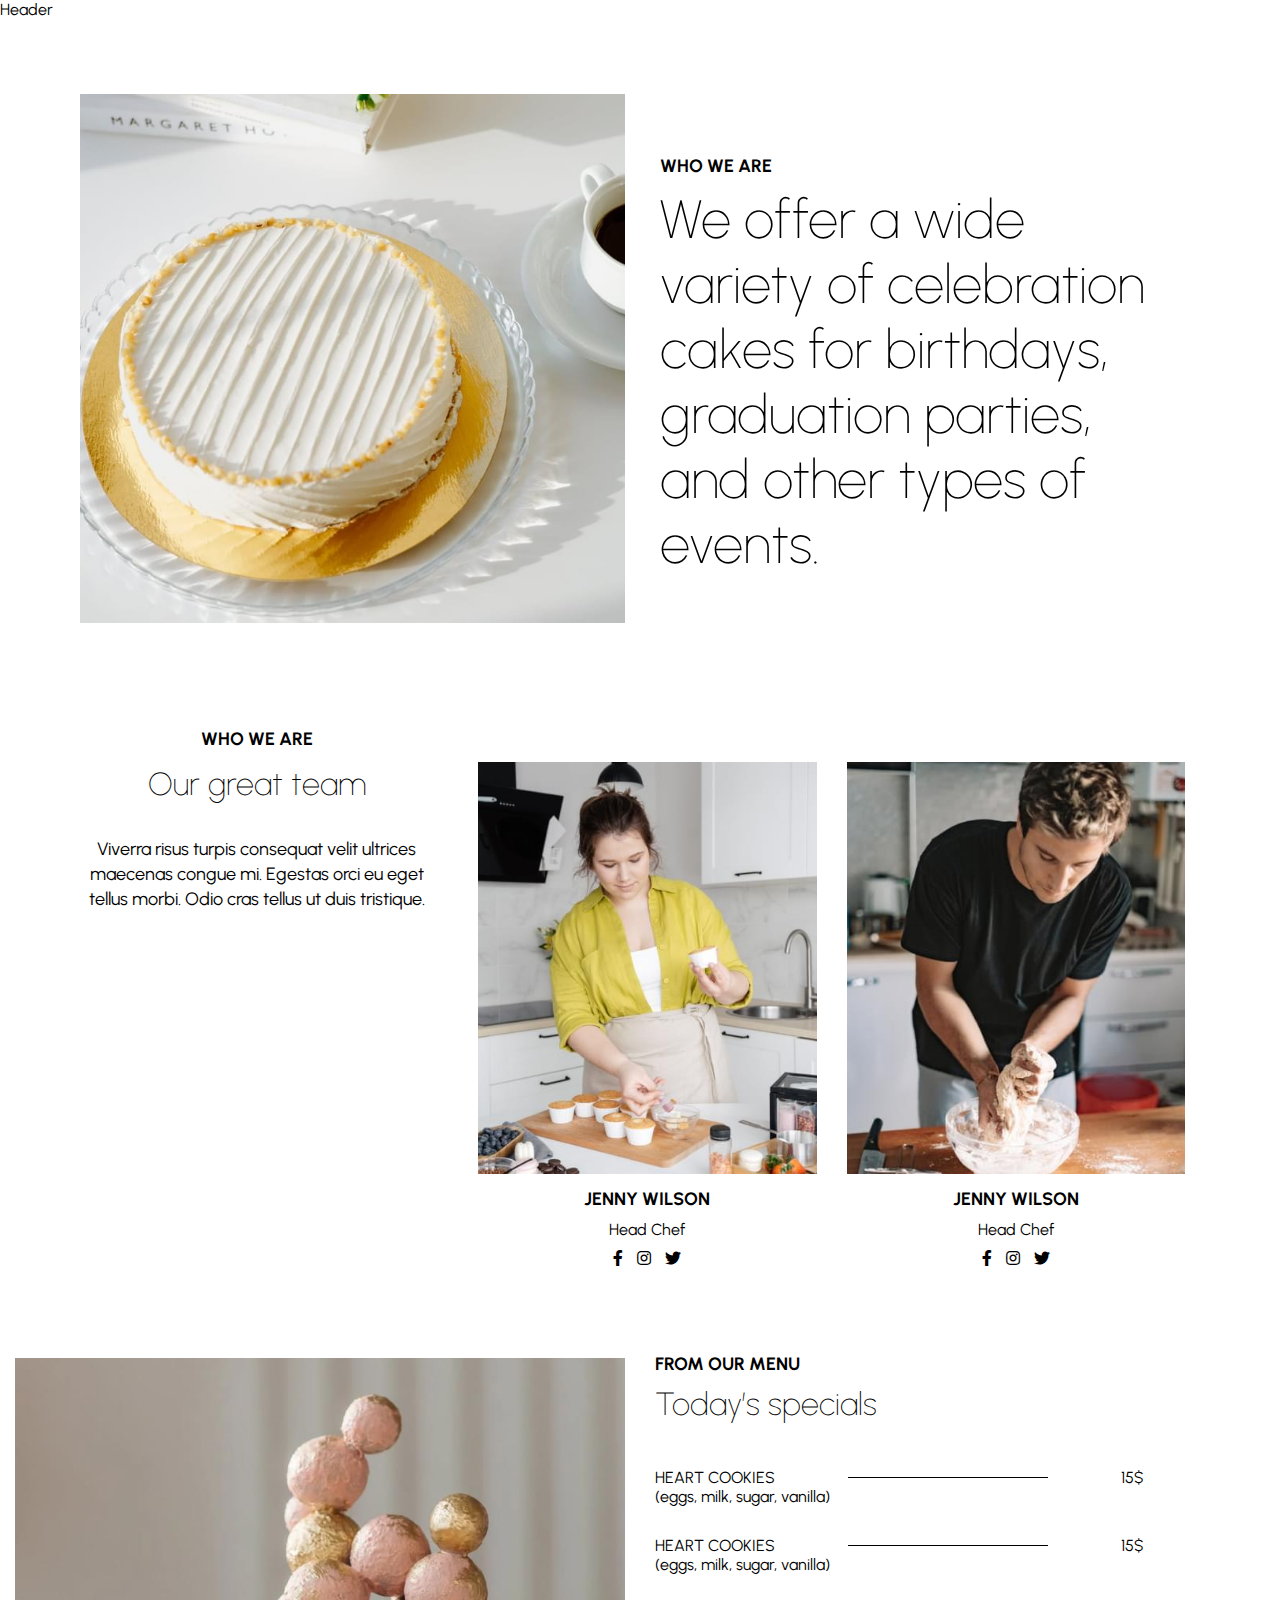
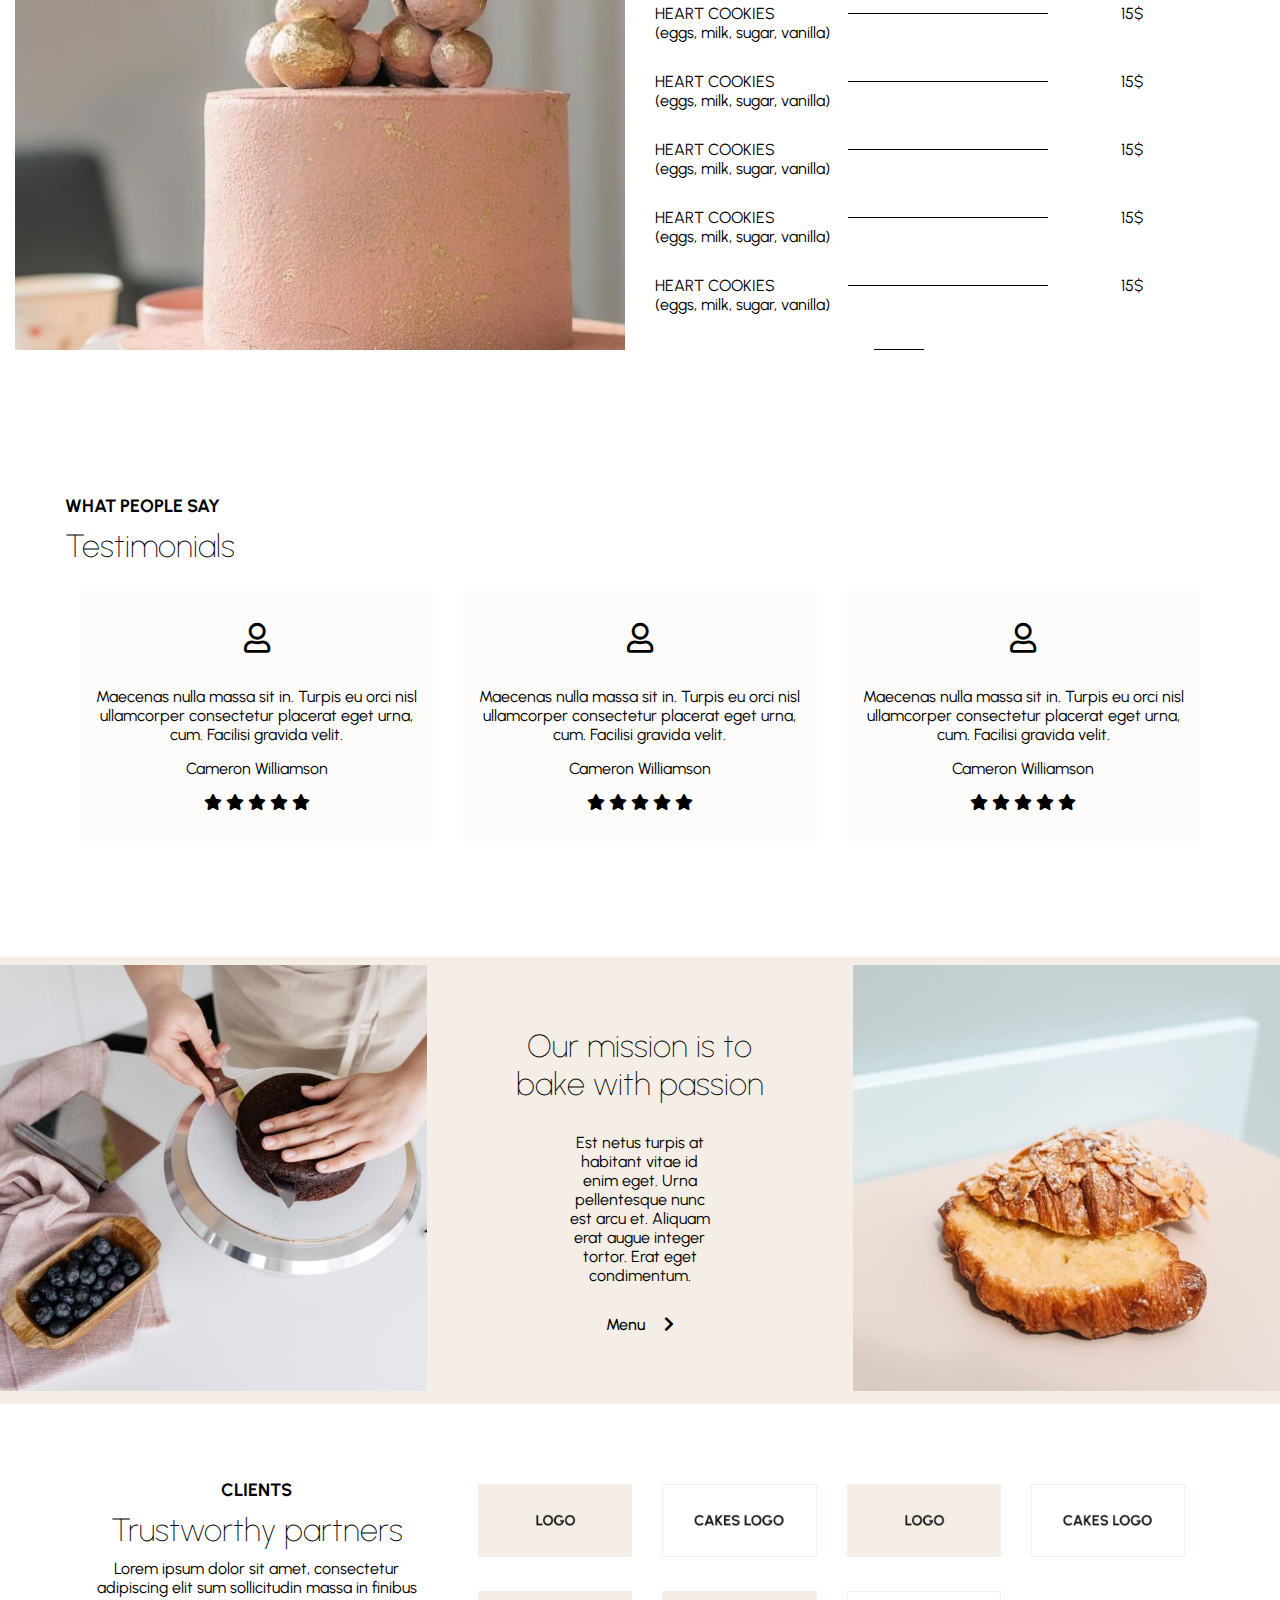
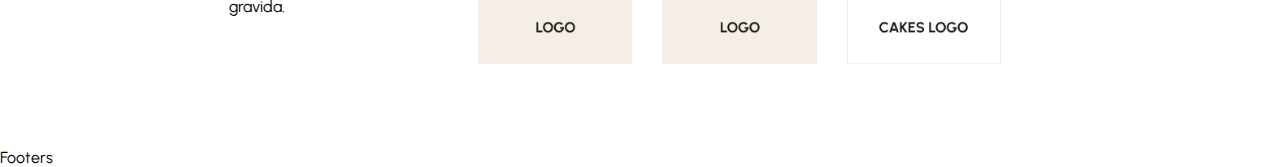
==== assets/pages/about.html @ 16d4b774 "about page" ====
<!DOCTYPE html>
<html lang="en">

<head>
    <meta charset="UTF-8">
    <meta http-equiv="X-UA-Compatible" content="IE=edge">
    <meta name="viewport" content="width=device-width, initial-scale=1.0">
    <link rel="preconnect" href="https://fonts.googleapis.com">
    <link rel="preconnect" href="https://fonts.gstatic.com" crossorigin>
    <link rel="stylesheet" href="https://cdnjs.cloudflare.com/ajax/libs/font-awesome/5.15.4/css/all.min.css">
    <link href="https://fonts.googleapis.com/css2?family=Urbanist&display=swap" rel="stylesheet">
    <link rel="stylesheet" href="../css/style.css">
    <title>About</title>
</head>

<body>
    <div id="root"></div>
    <script src="../js/about.js"></script>
</body>

</html>
---- assets/css/style.css ----
* {
  padding: 0;
  margin: 0;
  -webkit-box-sizing: border-box;
          box-sizing: border-box;
}

body {
  font-family: "Urbanist", sans-serif;
}

.container {
  width: 100%;
  margin: 0 auto;
  padding: 0 25px;
}

.row {
  display: -webkit-box;
  display: -ms-flexbox;
  display: flex;
  -ms-flex-wrap: wrap;
      flex-wrap: wrap;
}

[class*="col-"] {
  width: 100%;
  padding: 15px;
}

.p-0 {
  padding: 0;
}

.d-flex {
  display: -webkit-box;
  display: -ms-flexbox;
  display: flex;
}

.jc-sb {
  -webkit-box-pack: justify;
      -ms-flex-pack: justify;
          justify-content: space-between;
}

.al-ct {
  -webkit-box-align: center;
      -ms-flex-align: center;
          align-items: center;
}

.w-100 {
  width: 100%;
}

.heading {
  margin: 10px 0;
}

h6 {
  font-size: 16px;
  text-transform: uppercase;
  font-weight: 700;
}

h2 {
  font-size: 32px;
  font-weight: 100;
}

h3 {
  font-size: 25.6px;
  font-weight: 100;
}

.text-center {
  text-align: center;
}

.about {
  text-align: center;
  padding: 60px 15px;
}

.about-img {
  display: none;
}

.about-text {
  margin: 0 -15px;
}

.team-text {
  text-align: center;
}

.team-text .heading {
  line-height: 1.4;
}

.team-text p {
  font-size: 18px;
  line-height: 1.4;
  margin: 30px 0;
}

.team-member {
  margin: 30px 0;
}

.team-member-info {
  text-align: center;
}

.team-member-title {
  padding-bottom: 10px;
}

.team-member i {
  padding: 0 5px;
}

.menu-img {
  display: none;
}

.menu-item {
  padding-top: 30px;
}

.menu-item::after {
  content: "";
  height: 1px;
  width: 50px;
  display: block;
  background-color: black;
  margin: 20px auto;
}

.testimonials {
  padding: 50px 0;
  text-align: center;
}

.testimonials-item {
  background-color: #fdfcfa;
  padding: 15px;
}

.testimonials-item .user {
  font-size: 30px;
  padding: 15px 0;
}

.testimonials-item .text {
  padding: 15px 0;
}

.testimonials-item .star {
  padding: 15px 0;
}

.mission .row, .mission .col-4 {
  margin: 0;
  padding: 0;
}

.mission .row {
  -webkit-box-align: center;
      -ms-flex-align: center;
          align-items: center;
  background-color: #f5eee6;
}

.mission-text {
  text-align: center;
  padding: 70px;
}

.mission-text .text {
  padding: 30px 0;
}

.mission-text .menu a {
  text-decoration: none;
  color: black;
  font-weight: 500;
  display: inline-block;
  padding-right: 15px;
}

.client {
  padding: 50px 0;
  text-align: center;
}

@media only screen and (max-width: 767px) {
  .col-m-6 {
    width: 50%;
  }
}

@media only screen and (min-width: 768px) {
  /* For tablets: */
  .col-s-1 {
    width: 8.33%;
  }
  .col-s-2 {
    width: 16.66%;
  }
  .col-s-3 {
    width: 25%;
  }
  .col-s-4 {
    width: 33.33%;
  }
  .col-s-5 {
    width: 41.66%;
  }
  .col-s-6 {
    width: 50%;
  }
  .col-s-7 {
    width: 58.33%;
  }
  .col-s-8 {
    width: 66.66%;
  }
  .col-s-9 {
    width: 75%;
  }
  .col-s-10 {
    width: 83.33%;
  }
  .col-s-11 {
    width: 91.66%;
  }
  .col-s-12 {
    width: 100%;
  }
  .container {
    max-width: 720px;
  }
  .about {
    text-align: left;
  }
  .about .row {
    -webkit-box-orient: horizontal;
    -webkit-box-direction: reverse;
        -ms-flex-direction: row-reverse;
            flex-direction: row-reverse;
  }
  .about-text {
    padding-right: 30px;
  }
  .menu .row {
    -webkit-box-align: center;
        -ms-flex-align: center;
            align-items: center;
  }
  .menu-img {
    display: block;
  }
  .menu-list {
    width: 80%;
    text-align: left;
  }
  .menu-item-list {
    display: -webkit-box;
    display: -ms-flexbox;
    display: flex;
    -webkit-box-pack: justify;
        -ms-flex-pack: justify;
            justify-content: space-between;
    -webkit-box-align: center;
        -ms-flex-align: center;
            align-items: center;
  }
  .menu-item .wrapper {
    padding: 15px 0px;
  }
  .menu .divider {
    background: black;
    height: 1px;
    max-width: 200px;
    width: 100%;
  }
  .mission .text {
    padding: 20px;
  }
  .testimonials {
    padding: 100px 0;
  }
}

@media only screen and (min-width: 992px) {
  /* For desktop: */
  .col-1 {
    width: 8.33%;
  }
  .col-2 {
    width: 16.66%;
  }
  .col-3 {
    width: 25%;
  }
  .col-4 {
    width: 33.33%;
  }
  .col-5 {
    width: 41.66%;
  }
  .col-6 {
    width: 50%;
  }
  .col-7 {
    width: 58.33%;
  }
  .col-8 {
    width: 66.66%;
  }
  .col-9 {
    width: 75%;
  }
  .col-10 {
    width: 83.33%;
  }
  .col-11 {
    width: 91.66%;
  }
  .col-12 {
    width: 100%;
  }
  .container {
    max-width: 1200px;
  }
  .heading {
    font-size: 18px;
  }
  h2 {
    font-size: 54px;
  }
  h3 {
    font-size: 32px;
  }
  .about .row {
    -webkit-box-orient: horizontal;
    -webkit-box-direction: normal;
        -ms-flex-direction: row;
            flex-direction: row;
    -webkit-box-align: center;
        -ms-flex-align: center;
            align-items: center;
  }
  .about-img {
    display: block;
  }
  .about-text {
    padding-left: 20px;
  }
  .about-text .heading {
    font-size: 18px;
  }
  .about-text h2 {
    font-size: 54px;
  }
  .mission .text {
    padding: 30px 70px;
  }
  .testimonials .heading {
    text-align: left;
  }
}
/*# sourceMappingURL=style.css.map */
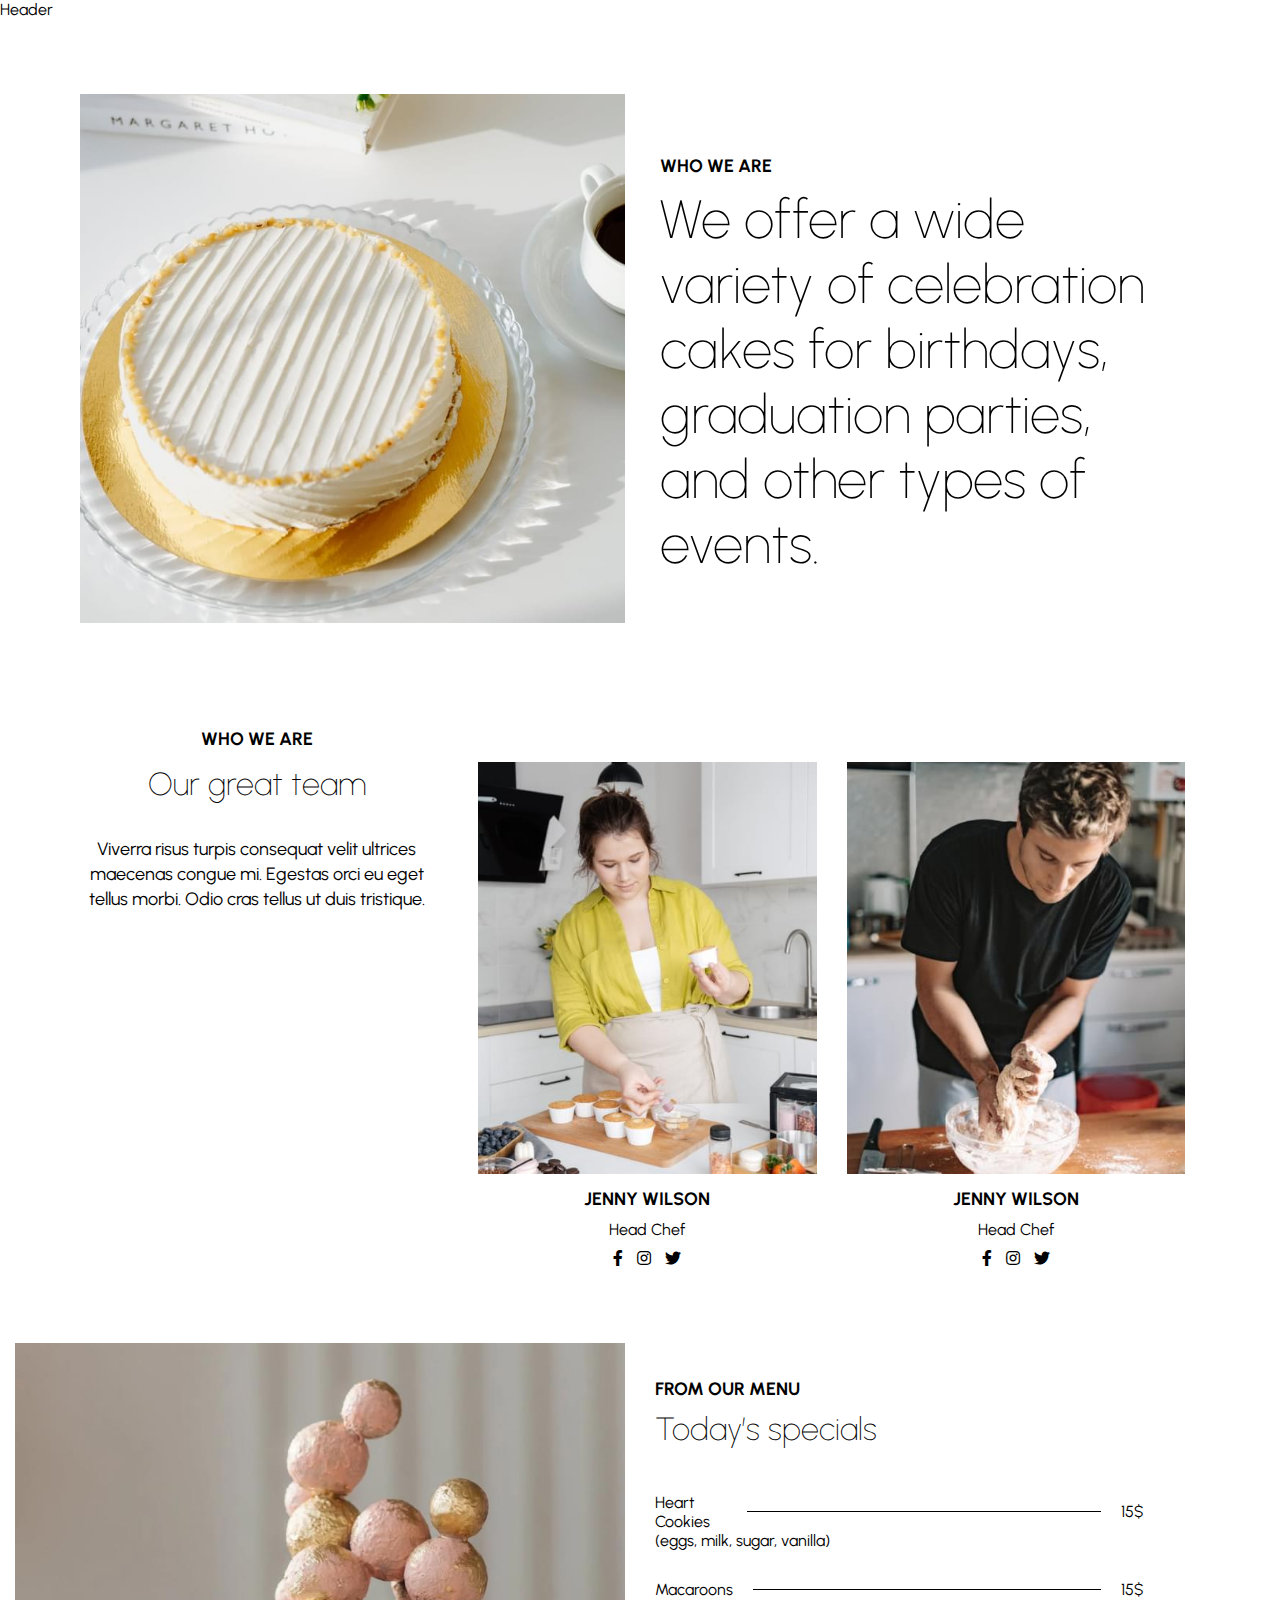
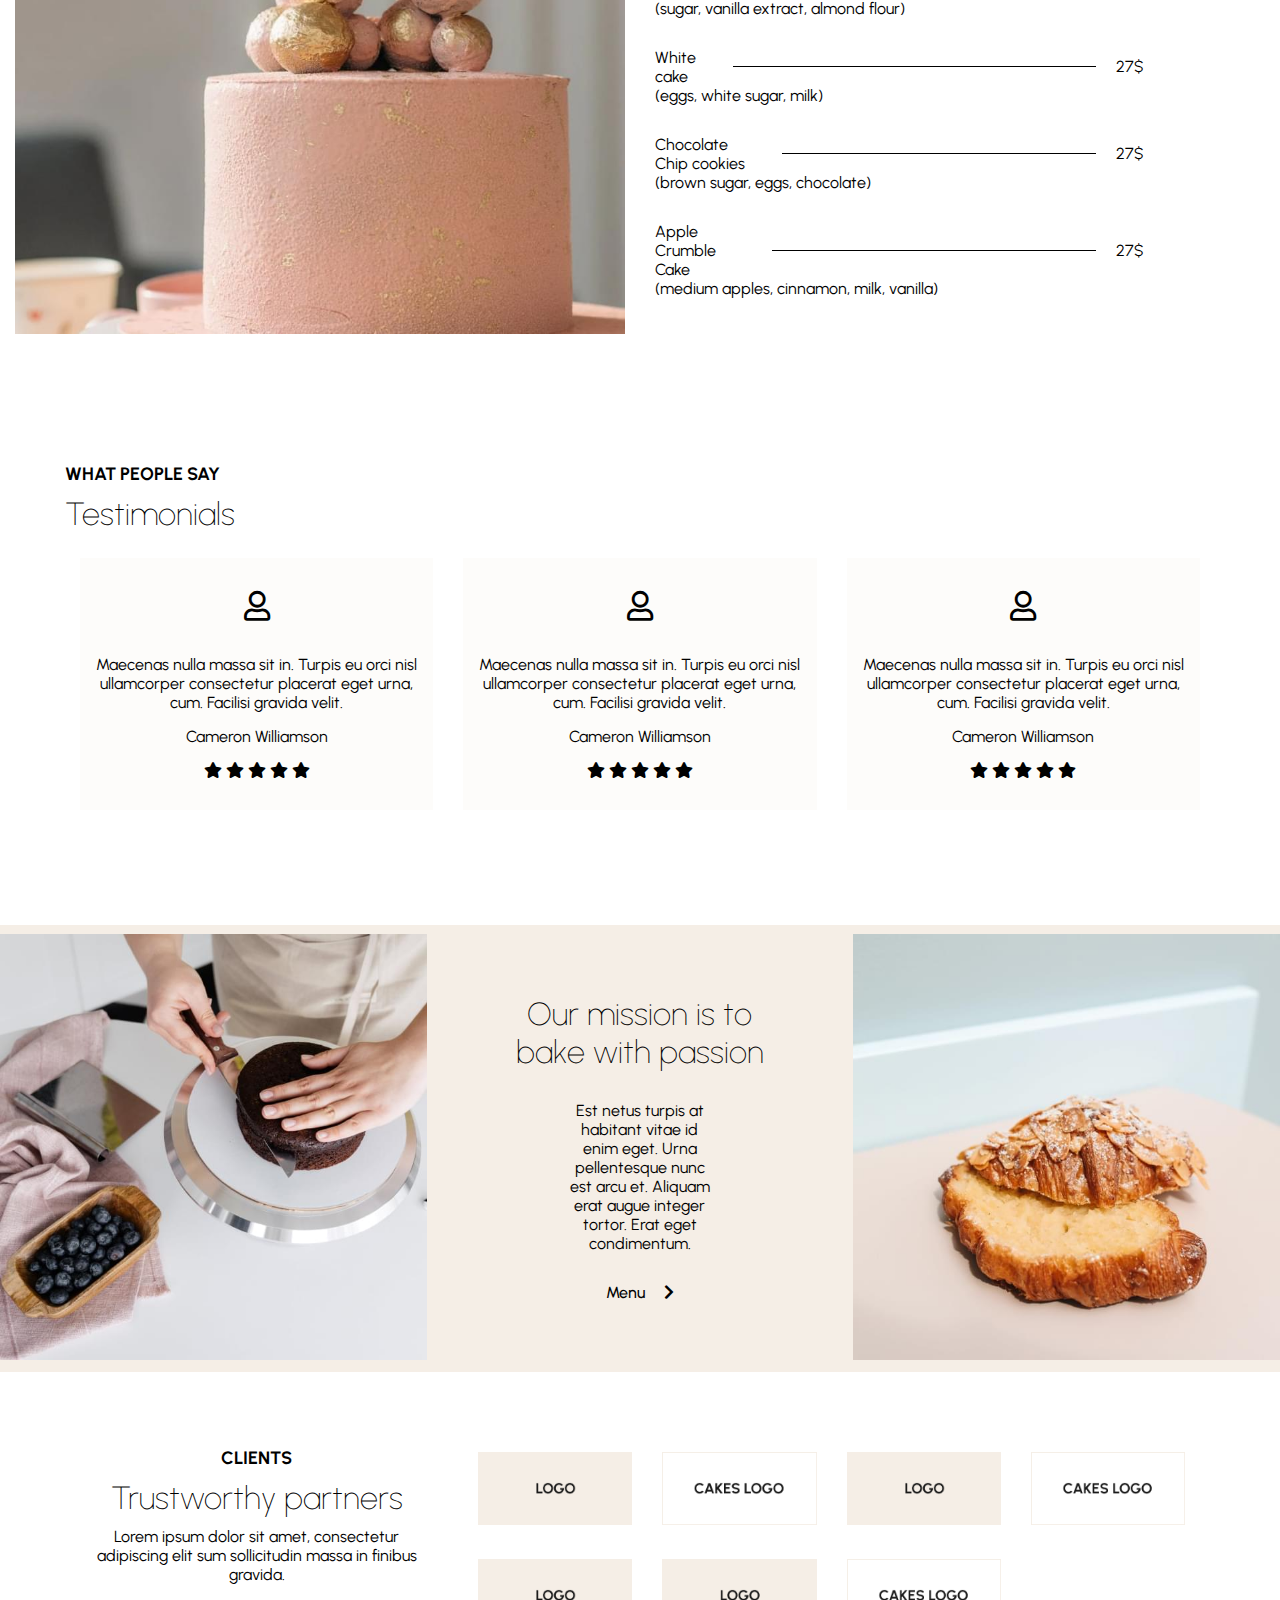
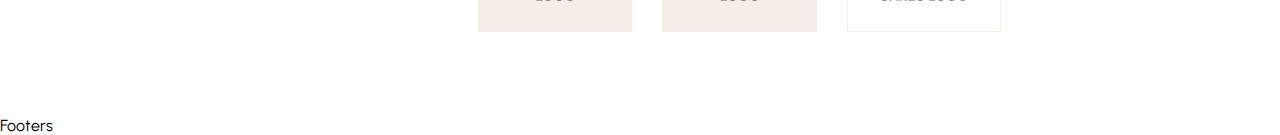
==== commit 24c4f268: "add object named data" ====
--- a/assets/pages/about.html
+++ b/assets/pages/about.html
@@ -17,5 +17,4 @@
     <div id="root"></div>
     <script src="../js/about.js"></script>
 </body>
-
 </html>--- a/assets/css/style.css
+++ b/assets/css/style.css
@@ -129,7 +129,7 @@
   padding-top: 30px;
 }
 
-.menu-item::after {
+.menu-item .wrapper::after {
   content: "";
   height: 1px;
   width: 50px;
@@ -161,7 +161,8 @@
   padding: 15px 0;
 }
 
-.mission .row, .mission .col-4 {
+.mission .row,
+.mission .col-4 {
   margin: 0;
   padding: 0;
 }
@@ -280,11 +281,14 @@
   .menu-item .wrapper {
     padding: 15px 0px;
   }
+  .menu-item .wrapper::after {
+    display: none;
+  }
   .menu .divider {
     background: black;
     height: 1px;
-    max-width: 200px;
     width: 100%;
+    margin: 0 20px;
   }
   .mission .text {
     padding: 20px;
